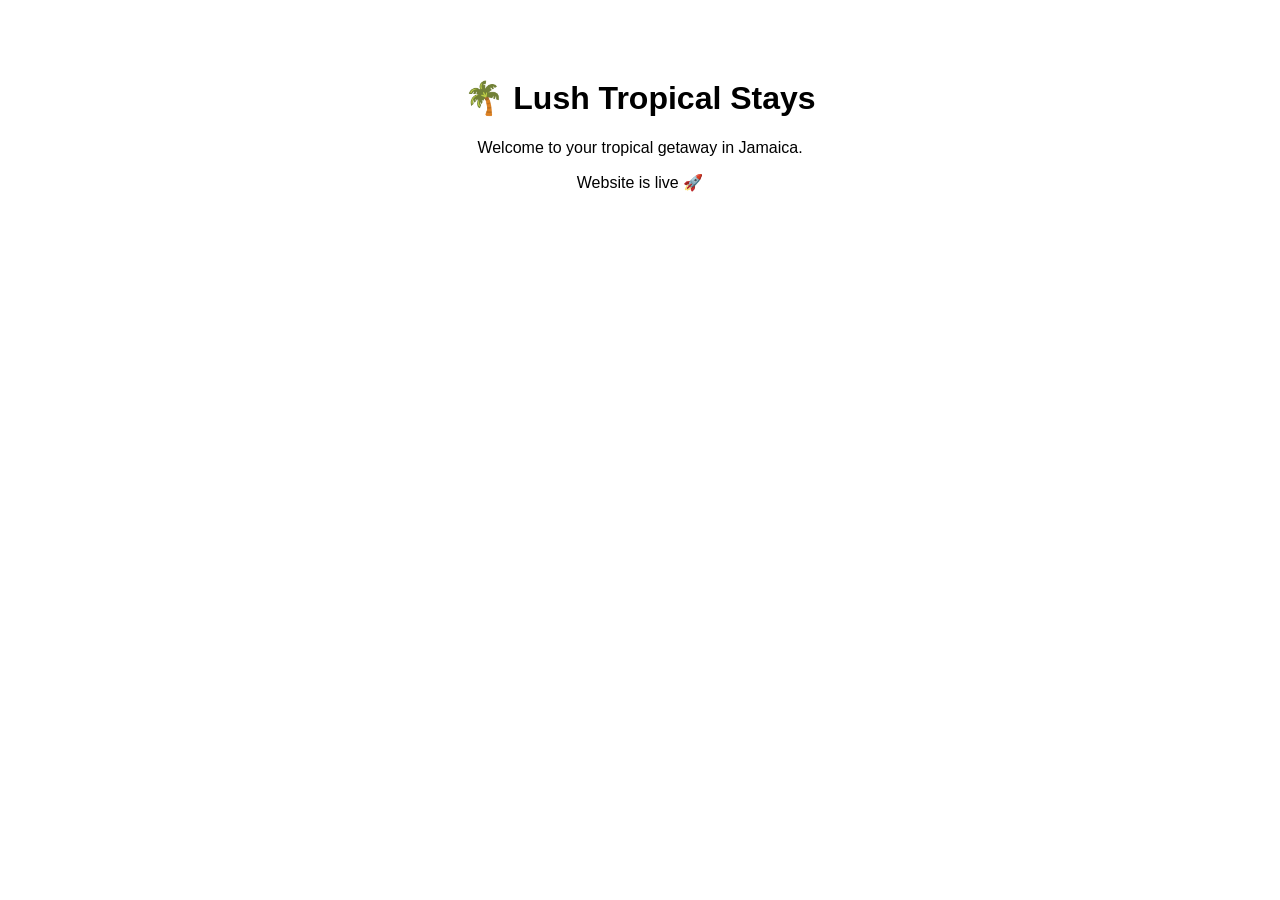
==== index.html @ 7125052b "Create index.html" ====
<!DOCTYPE html>
<html lang="en">
<head>
  <meta charset="UTF-8">
  <meta name="viewport" content="width=device-width, initial-scale=1.0">
  <title>Lush Tropical Stays</title>
</head>

<body style="font-family: Arial; text-align: center; padding: 50px;">

  <h1>🌴 Lush Tropical Stays</h1>

  <p>Welcome to your tropical getaway in Jamaica.</p>

  <p>Website is live 🚀</p>

</body>
</html>
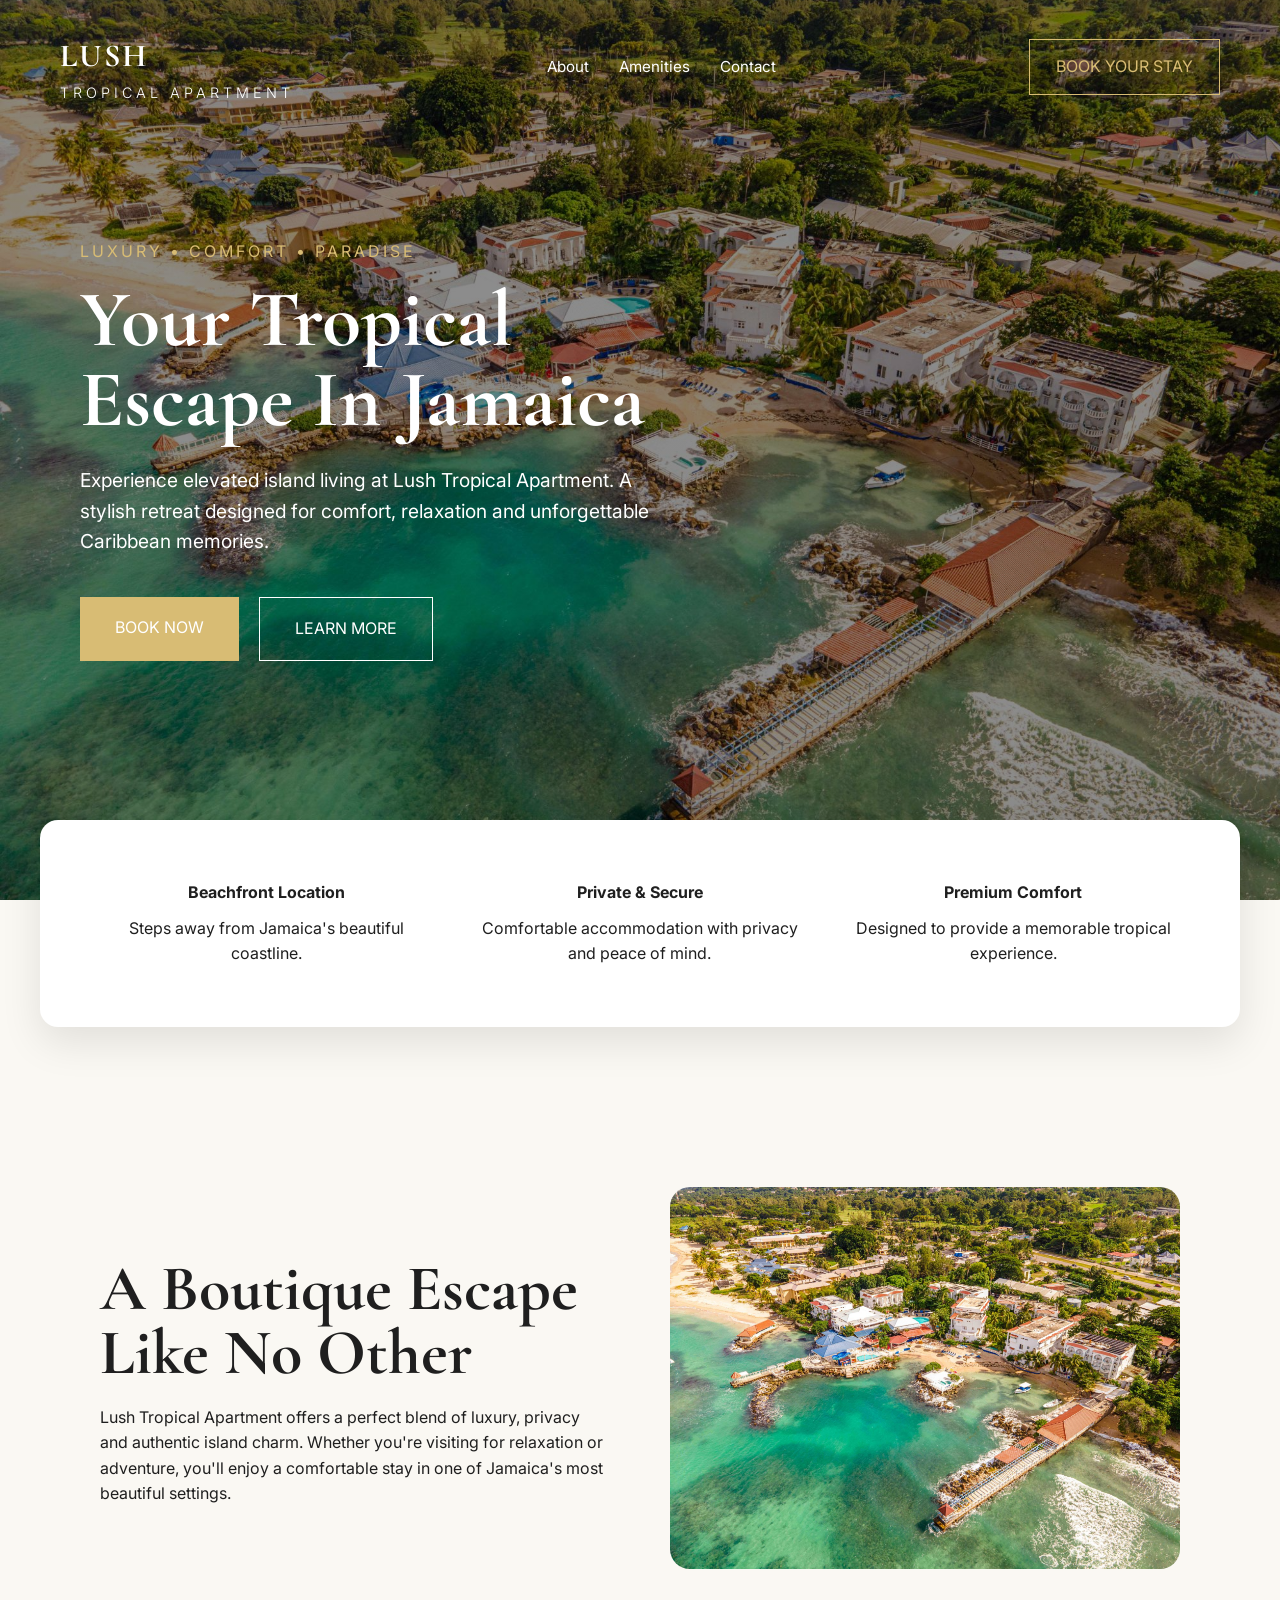
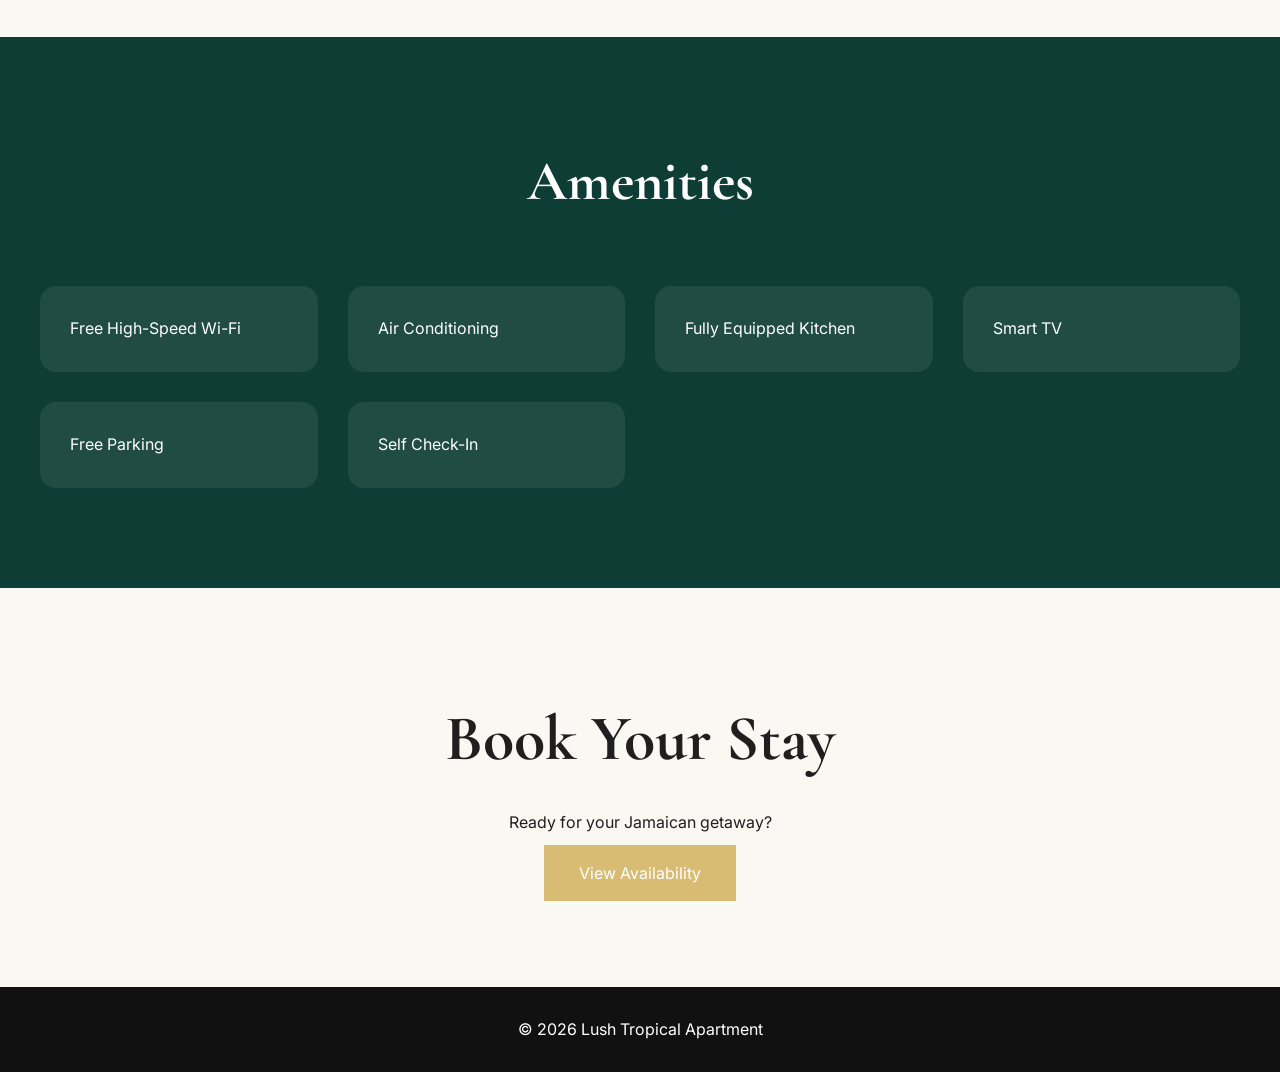
==== commit e9f70c75: "Update index.html" ====
--- a/index.html
+++ b/index.html
@@ -1,18 +1,385 @@
 <!DOCTYPE html>
 <html lang="en">
 <head>
-  <meta charset="UTF-8">
-  <meta name="viewport" content="width=device-width, initial-scale=1.0">
-  <title>Lush Tropical Stays</title>
+<meta charset="UTF-8">
+<meta name="viewport" content="width=device-width, initial-scale=1.0">
+
+<title>Lush Tropical Apartment | Jamaica</title>
+
+<link href="https://fonts.googleapis.com/css2?family=Cormorant+Garamond:wght@400;600;700&family=Inter:wght@300;400;500;600&display=swap" rel="stylesheet">
+
+<style>
+
+*{
+margin:0;
+padding:0;
+box-sizing:border-box;
+}
+
+body{
+font-family:'Inter',sans-serif;
+background:#faf8f3;
+color:#1f1f1f;
+line-height:1.6;
+}
+
+html{
+scroll-behavior:smooth;
+}
+
+nav{
+position:absolute;
+top:0;
+left:0;
+width:100%;
+padding:30px 60px;
+display:flex;
+justify-content:space-between;
+align-items:center;
+z-index:100;
+}
+
+.logo{
+font-family:'Cormorant Garamond',serif;
+font-size:2rem;
+font-weight:700;
+color:white;
+letter-spacing:2px;
+}
+
+.logo span{
+display:block;
+font-size:0.9rem;
+letter-spacing:4px;
+font-family:'Inter',sans-serif;
+font-weight:300;
+}
+
+.menu{
+display:flex;
+gap:30px;
+}
+
+.menu a{
+color:white;
+text-decoration:none;
+font-size:0.95rem;
+}
+
+.book-btn{
+border:1px solid #d8bc74;
+padding:14px 26px;
+color:#d8bc74;
+text-decoration:none;
+}
+
+.hero{
+height:100vh;
+background:
+linear-gradient(rgba(0,0,0,.45),rgba(0,0,0,.45)),
+url('hero.jpg');
+background-size:cover;
+background-position:center;
+display:flex;
+align-items:center;
+}
+
+.hero-content{
+max-width:700px;
+padding-left:80px;
+color:white;
+}
+
+.tag{
+color:#d8bc74;
+letter-spacing:3px;
+margin-bottom:15px;
+}
+
+.hero h1{
+font-family:'Cormorant Garamond',serif;
+font-size:5rem;
+line-height:1;
+margin-bottom:25px;
+}
+
+.hero p{
+font-size:1.2rem;
+max-width:600px;
+margin-bottom:40px;
+}
+
+.hero-buttons{
+display:flex;
+gap:20px;
+flex-wrap:wrap;
+}
+
+.primary-btn{
+background:#d8bc74;
+color:white;
+padding:18px 35px;
+text-decoration:none;
+}
+
+.secondary-btn{
+border:1px solid white;
+color:white;
+padding:18px 35px;
+text-decoration:none;
+}
+
+.features{
+max-width:1200px;
+margin:-80px auto 100px;
+background:white;
+border-radius:18px;
+box-shadow:0 15px 40px rgba(0,0,0,.1);
+display:grid;
+grid-template-columns:repeat(3,1fr);
+padding:40px;
+position:relative;
+z-index:20;
+}
+
+.feature{
+text-align:center;
+padding:20px;
+}
+
+.feature h3{
+margin-bottom:10px;
+font-size:1rem;
+}
+
+.about{
+max-width:1200px;
+margin:auto;
+padding:60px;
+display:grid;
+grid-template-columns:1fr 1fr;
+gap:60px;
+align-items:center;
+}
+
+.about h2{
+font-family:'Cormorant Garamond',serif;
+font-size:4rem;
+line-height:1;
+margin-bottom:20px;
+}
+
+.about img{
+width:100%;
+border-radius:20px;
+}
+
+.amenities{
+background:#0d3d34;
+color:white;
+padding:100px 40px;
+}
+
+.amenities h2{
+text-align:center;
+font-family:'Cormorant Garamond',serif;
+font-size:3.5rem;
+margin-bottom:60px;
+}
+
+.amenity-grid{
+max-width:1200px;
+margin:auto;
+display:grid;
+grid-template-columns:repeat(auto-fit,minmax(250px,1fr));
+gap:30px;
+}
+
+.card{
+background:rgba(255,255,255,.08);
+padding:30px;
+border-radius:16px;
+}
+
+.contact{
+padding:100px 40px;
+text-align:center;
+}
+
+.contact h2{
+font-family:'Cormorant Garamond',serif;
+font-size:4rem;
+margin-bottom:20px;
+}
+
+footer{
+background:#111;
+color:white;
+text-align:center;
+padding:30px;
+}
+
+@media(max-width:900px){
+
+nav{
+padding:20px;
+}
+
+.menu{
+display:none;
+}
+
+.hero-content{
+padding:30px;
+}
+
+.hero h1{
+font-size:3rem;
+}
+
+.features{
+grid-template-columns:1fr;
+margin:30px;
+}
+
+.about{
+grid-template-columns:1fr;
+padding:30px;
+}
+
+}
+
+</style>
 </head>
 
-<body style="font-family: Arial; text-align: center; padding: 50px;">
-
-  <h1>🌴 Lush Tropical Stays</h1>
-
-  <p>Welcome to your tropical getaway in Jamaica.</p>
-
-  <p>Website is live 🚀</p>
+<body>
+
+<nav>
+
+<div class="logo">
+LUSH
+<span>TROPICAL APARTMENT</span>
+</div>
+
+<div class="menu">
+<a href="#about">About</a>
+<a href="#amenities">Amenities</a>
+<a href="#contact">Contact</a>
+</div>
+
+<a href="https://www.airbnb.com" class="book-btn">
+BOOK YOUR STAY
+</a>
+
+</nav>
+
+<section class="hero">
+
+<div class="hero-content">
+
+<div class="tag">
+LUXURY • COMFORT • PARADISE
+</div>
+
+<h1>Your Tropical Escape In Jamaica</h1>
+
+<p>
+Experience elevated island living at Lush Tropical Apartment.
+A stylish retreat designed for comfort, relaxation and unforgettable Caribbean memories.
+</p>
+
+<div class="hero-buttons">
+
+<a href="https://www.airbnb.com" class="primary-btn">
+BOOK NOW
+</a>
+
+<a href="#about" class="secondary-btn">
+LEARN MORE
+</a>
+
+</div>
+
+</div>
+
+</section>
+
+<section class="features">
+
+<div class="feature">
+<h3>Beachfront Location</h3>
+<p>Steps away from Jamaica's beautiful coastline.</p>
+</div>
+
+<div class="feature">
+<h3>Private & Secure</h3>
+<p>Comfortable accommodation with privacy and peace of mind.</p>
+</div>
+
+<div class="feature">
+<h3>Premium Comfort</h3>
+<p>Designed to provide a memorable tropical experience.</p>
+</div>
+
+</section>
+
+<section class="about" id="about">
+
+<div>
+
+<h2>A Boutique Escape Like No Other</h2>
+
+<p>
+Lush Tropical Apartment offers a perfect blend of luxury,
+privacy and authentic island charm. Whether you're visiting
+for relaxation or adventure, you'll enjoy a comfortable stay
+in one of Jamaica's most beautiful settings.
+</p>
+
+</div>
+
+<div>
+<img src="hero.jpg">
+</div>
+
+</section>
+
+<section class="amenities" id="amenities">
+
+<h2>Amenities</h2>
+
+<div class="amenity-grid">
+
+<div class="card">Free High-Speed Wi-Fi</div>
+<div class="card">Air Conditioning</div>
+<div class="card">Fully Equipped Kitchen</div>
+<div class="card">Smart TV</div>
+<div class="card">Free Parking</div>
+<div class="card">Self Check-In</div>
+
+</div>
+
+</section>
+
+<section class="contact" id="contact">
+
+<h2>Book Your Stay</h2>
+
+<p>
+Ready for your Jamaican getaway?
+</p>
+
+<br>
+
+<a href="https://www.airbnb.com" class="primary-btn">
+View Availability
+</a>
+
+</section>
+
+<footer>
+© 2026 Lush Tropical Apartment
+</footer>
 
 </body>
 </html>
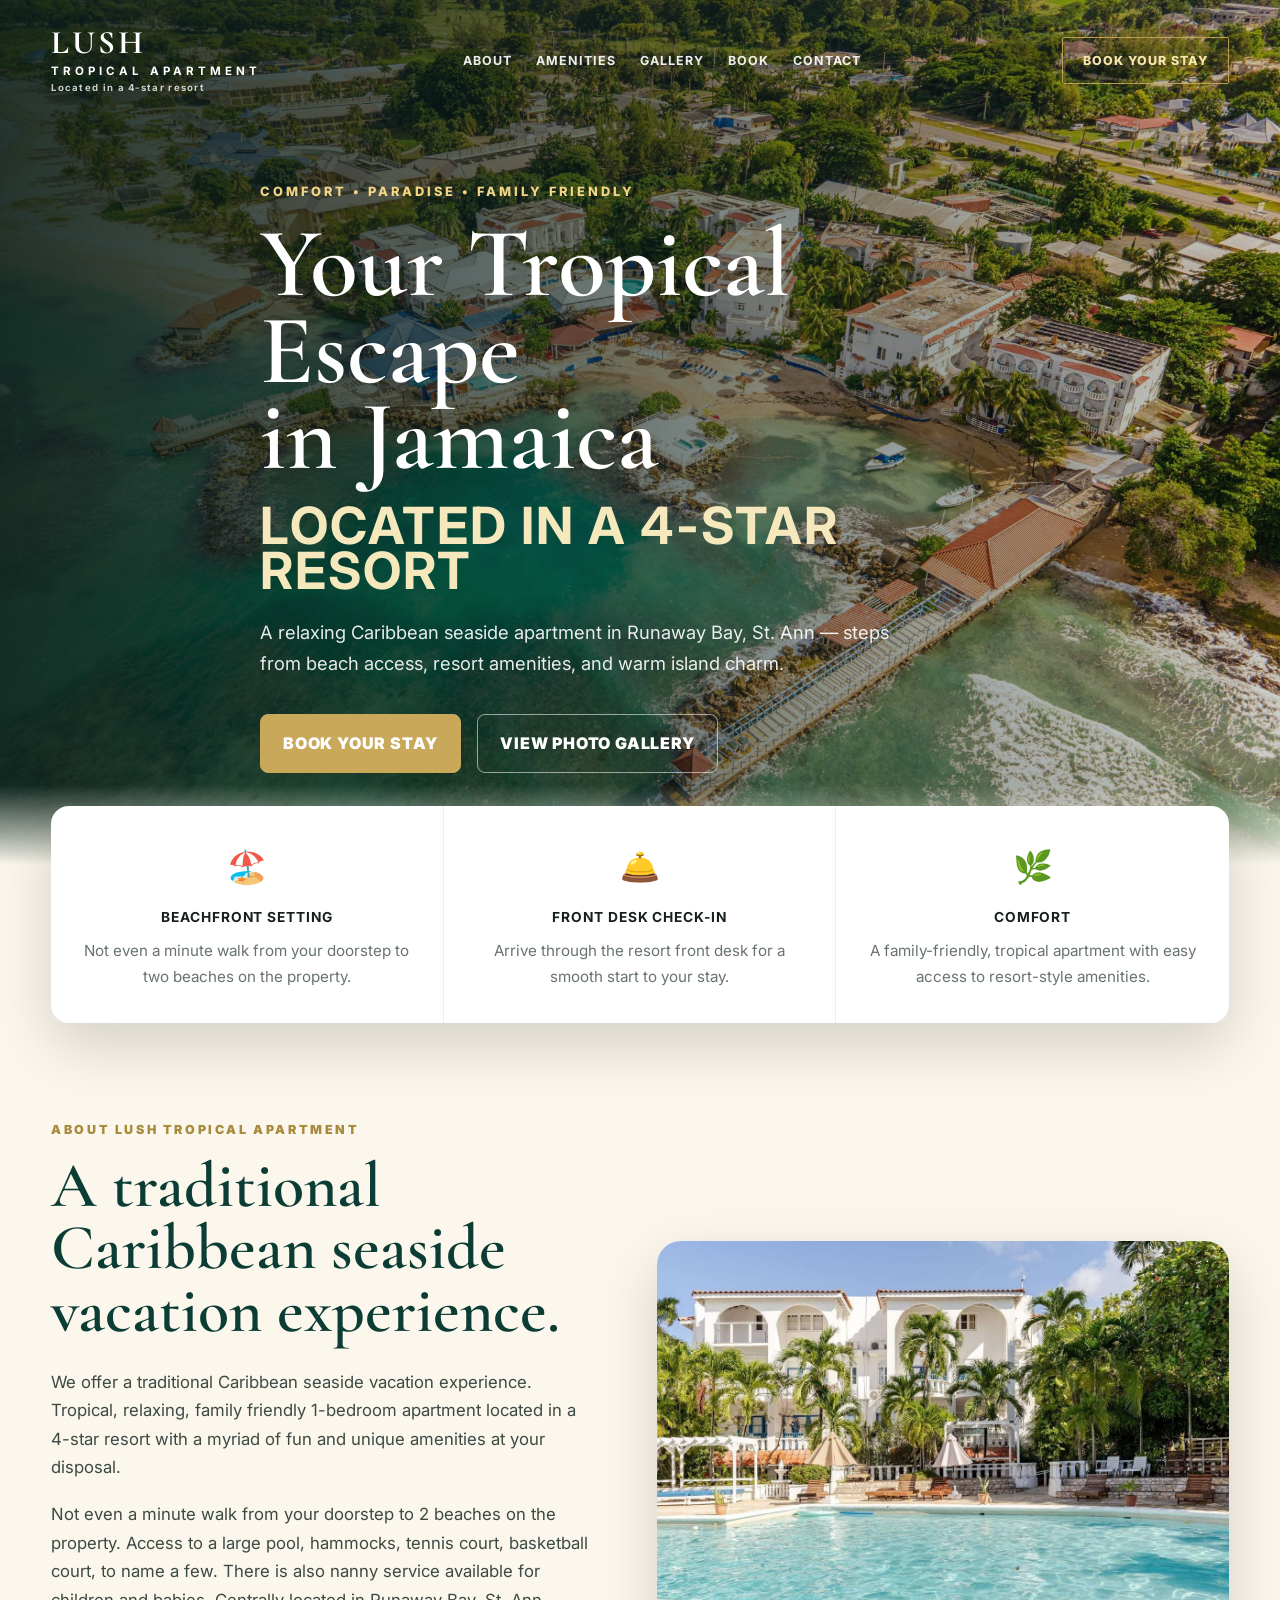
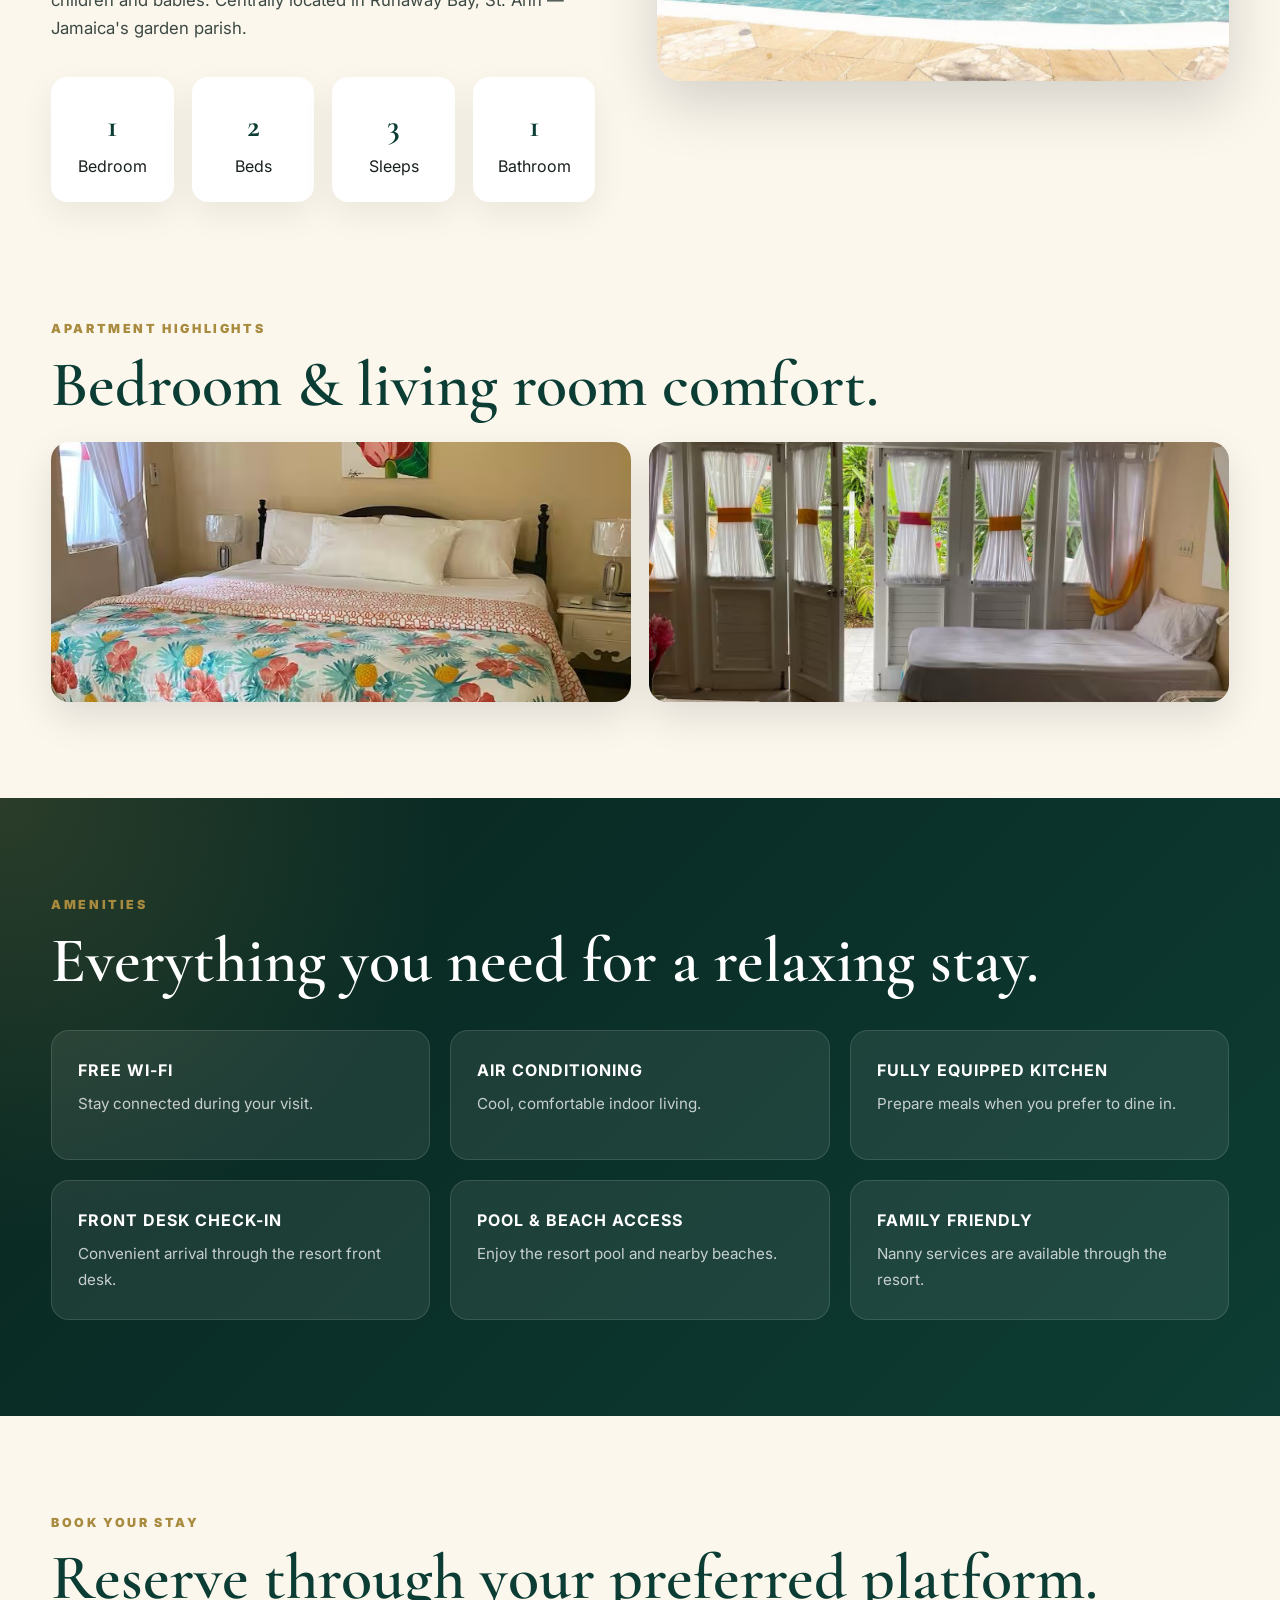
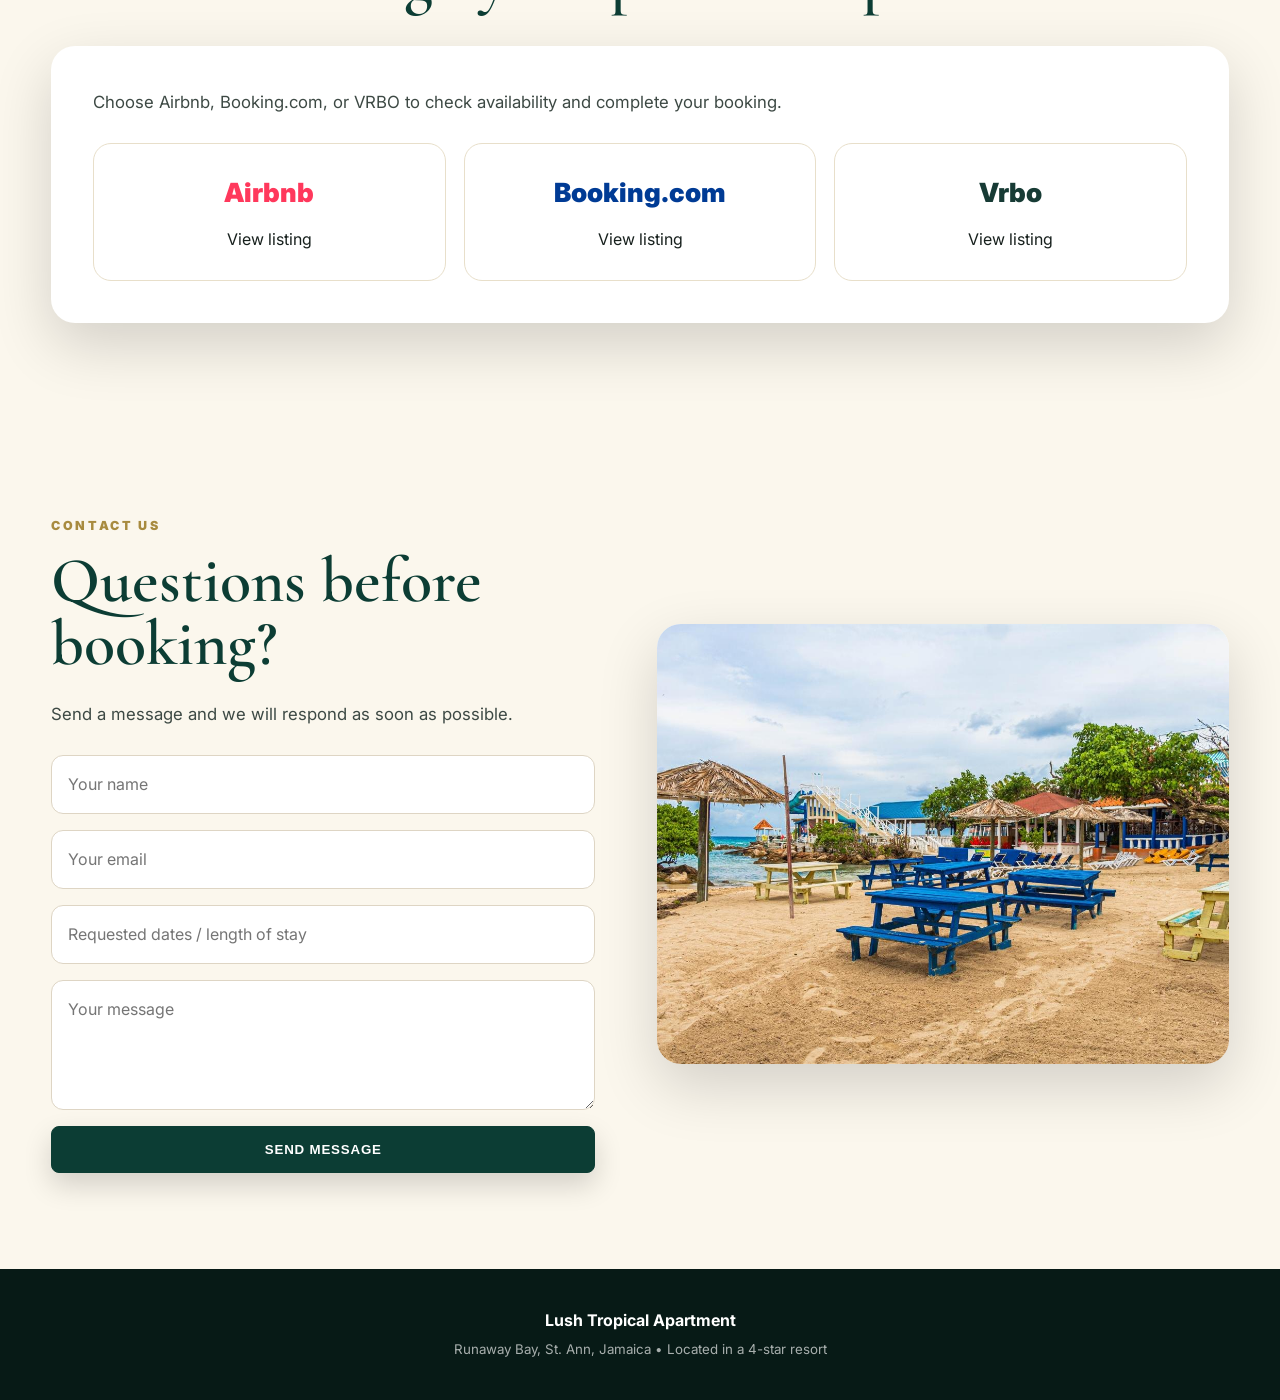
==== commit 536dae70: "Add files via upload" ====
--- a/index.html
+++ b/index.html
@@ -1,385 +1,132 @@
 <!DOCTYPE html>
 <html lang="en">
 <head>
-<meta charset="UTF-8">
-<meta name="viewport" content="width=device-width, initial-scale=1.0">
+  <meta charset="UTF-8" />
+  <meta name="viewport" content="width=device-width, initial-scale=1.0" />
+  <title>Lush Tropical Apartment | Runaway Bay, Jamaica</title>
+  <meta name="description" content="Lush Tropical Apartment located in a 4-star resort in Runaway Bay, St. Ann, Jamaica." />
+  <link rel="preconnect" href="https://fonts.googleapis.com">
+  <link rel="preconnect" href="https://fonts.gstatic.com" crossorigin>
+  <link href="https://fonts.googleapis.com/css2?family=Cormorant+Garamond:wght@500;600;700&family=Inter:wght@300;400;600;700;800;900&display=swap" rel="stylesheet">
+  <link rel="stylesheet" href="styles.css" />
+</head>
+<body>
+  <nav class="nav">
+    <div class="container nav-inner">
+      <a class="brand" href="index.html">LUSH<small>TROPICAL APARTMENT</small><span class="subline">Located in a 4-star resort</span></a>
+      <div class="links">
+        <a href="#about">About</a>
+        <a href="#amenities">Amenities</a>
+        <a href="gallery.html">Gallery</a>
+        <a href="#book">Book</a>
+        <a href="#contact">Contact</a>
+      </div>
+      <a class="outline-btn" href="#book">Book Your Stay</a>
+    </div>
+  </nav>
 
-<title>Lush Tropical Apartment | Jamaica</title>
+  <header class="hero">
+    <div class="container hero-content">
+      <div class="eyebrow">Comfort • Paradise • Family Friendly</div>
+      <h1>Your Tropical Escape <br>in Jamaica <span>Located in a 4-star resort</span></h1>
+      <p>A relaxing Caribbean seaside apartment in Runaway Bay, St. Ann — steps from beach access, resort amenities, and warm island charm.</p>
+      <div class="cta-row">
+        <a class="btn" href="#book">Book Your Stay</a>
+        <a class="btn secondary" href="gallery.html">View Photo Gallery</a>
+      </div>
+    </div>
+  </header>
 
-<link href="https://fonts.googleapis.com/css2?family=Cormorant+Garamond:wght@400;600;700&family=Inter:wght@300;400;500;600&display=swap" rel="stylesheet">
+  <section class="feature-strip">
+    <div class="container features">
+      <div class="feature"><div class="icon">🏖️</div><h3>Beachfront Setting</h3><p>Not even a minute walk from your doorstep to two beaches on the property.</p></div>
+      <div class="feature"><div class="icon">🛎️</div><h3>Front Desk Check-In</h3><p>Arrive through the resort front desk for a smooth start to your stay.</p></div>
+      <div class="feature"><div class="icon">🌿</div><h3>Comfort</h3><p>A family-friendly, tropical apartment with easy access to resort-style amenities.</p></div>
+    </div>
+  </section>
 
-<style>
+  <section class="section" id="about">
+    <div class="container split">
+      <div>
+        <div class="section-label">About Lush Tropical Apartment</div>
+        <h2>A traditional Caribbean seaside vacation experience.</h2>
+        <p>We offer a traditional Caribbean seaside vacation experience. Tropical, relaxing, family friendly 1-bedroom apartment located in a 4-star resort with a myriad of fun and unique amenities at your disposal.</p>
+        <p style="margin-top:18px">Not even a minute walk from your doorstep to 2 beaches on the property. Access to a large pool, hammocks, tennis court, basketball court, to name a few. There is also nanny service available for children and babies. Centrally located in Runaway Bay, St. Ann — Jamaica's garden parish.</p>
+        <div class="stats">
+          <div class="stat"><b>1</b>Bedroom</div>
+          <div class="stat"><b>2</b>Beds</div>
+          <div class="stat"><b>3</b>Sleeps</div>
+          <div class="stat"><b>1</b>Bathroom</div>
+        </div>
+      </div>
+      <div class="photo-card"><img src="assets/pool-resort.jpg" alt="Pool and resort grounds at Lush Tropical Apartment"></div>
+    </div>
+  </section>
 
-*{
-margin:0;
-padding:0;
-box-sizing:border-box;
-}
+  <section class="section" style="padding-top:20px">
+    <div class="container">
+      <div class="section-label">Apartment Highlights</div>
+      <h2>Bedroom & living room comfort.</h2>
+      <div class="mini-gallery">
+        <img src="assets/bedroom-king.jpg" alt="Bedroom with king bed">
+        <img src="assets/living-room-sofa-bed.jpg" alt="Living room with sofa bed">
+      </div>
+    </div>
+  </section>
 
-body{
-font-family:'Inter',sans-serif;
-background:#faf8f3;
-color:#1f1f1f;
-line-height:1.6;
-}
+  <section class="section dark-section" id="amenities">
+    <div class="container">
+      <div class="section-label">Amenities</div>
+      <h2>Everything you need for a relaxing stay.</h2>
+      <div class="amenity-grid">
+        <div class="amenity"><h3>Free Wi-Fi</h3><p>Stay connected during your visit.</p></div>
+        <div class="amenity"><h3>Air Conditioning</h3><p>Cool, comfortable indoor living.</p></div>
+        <div class="amenity"><h3>Fully Equipped Kitchen</h3><p>Prepare meals when you prefer to dine in.</p></div>
+        <div class="amenity"><h3>Front Desk Check-In</h3><p>Convenient arrival through the resort front desk.</p></div>
+        <div class="amenity"><h3>Pool & Beach Access</h3><p>Enjoy the resort pool and nearby beaches.</p></div>
+        <div class="amenity"><h3>Family Friendly</h3><p>Nanny services are available through the resort.</p></div>
+      </div>
+    </div>
+  </section>
 
-html{
-scroll-behavior:smooth;
-}
+  <section class="section" id="book">
+    <div class="container">
+      <div class="section-label">Book Your Stay</div>
+      <h2>Reserve through your preferred platform.</h2>
+      <div class="booking">
+        <p>Choose Airbnb, Booking.com, or VRBO to check availability and complete your booking.</p>
+        <div class="booking-grid">
+          <a class="booking-card" href="https://www.airbnb.com/rooms/662546660079384042" target="_blank" rel="noopener"><div class="logo-text airbnb">Airbnb</div><span>View listing</span></a>
+          <a class="booking-card" href="https://www.booking.com/hotel/jm/lush-tropical-apartment-located-in-a-4-star-resort" target="_blank" rel="noopener"><div class="logo-text bookingcom">Booking.com</div><span>View listing</span></a>
+          <a class="booking-card" href="https://www.vrbo.com/3033255?unitId=3605299" target="_blank" rel="noopener"><div class="logo-text vrbo">Vrbo</div><span>View listing</span></a>
+        </div>
+      </div>
+    </div>
+  </section>
 
-nav{
-position:absolute;
-top:0;
-left:0;
-width:100%;
-padding:30px 60px;
-display:flex;
-justify-content:space-between;
-align-items:center;
-z-index:100;
-}
+  <section class="section" id="contact">
+    <div class="container split">
+      <div>
+        <div class="section-label">Contact Us</div>
+        <h2>Questions before booking?</h2>
+        <p>Send a message and we will respond as soon as possible.</p>
+        <form class="contact-form" action="https://formsubmit.co/lushtropicalapartment@gmail.com" method="POST">
+          <input type="hidden" name="_subject" value="New inquiry from Lush Tropical Apartment website">
+          <input type="hidden" name="_captcha" value="false">
+          <input type="text" name="name" placeholder="Your name" required>
+          <input type="email" name="email" placeholder="Your email" required>
+          <input type="text" name="dates" placeholder="Requested dates / length of stay">
+          <textarea name="message" placeholder="Your message" required></textarea>
+          <button class="btn dark" type="submit">Send Message</button>
+        </form>
+      </div>
+      <div class="photo-card"><img src="assets/main-beach.jpg" alt="Beach at the resort"></div>
+    </div>
+  </section>
 
-.logo{
-font-family:'Cormorant Garamond',serif;
-font-size:2rem;
-font-weight:700;
-color:white;
-letter-spacing:2px;
-}
-
-.logo span{
-display:block;
-font-size:0.9rem;
-letter-spacing:4px;
-font-family:'Inter',sans-serif;
-font-weight:300;
-}
-
-.menu{
-display:flex;
-gap:30px;
-}
-
-.menu a{
-color:white;
-text-decoration:none;
-font-size:0.95rem;
-}
-
-.book-btn{
-border:1px solid #d8bc74;
-padding:14px 26px;
-color:#d8bc74;
-text-decoration:none;
-}
-
-.hero{
-height:100vh;
-background:
-linear-gradient(rgba(0,0,0,.45),rgba(0,0,0,.45)),
-url('hero.jpg');
-background-size:cover;
-background-position:center;
-display:flex;
-align-items:center;
-}
-
-.hero-content{
-max-width:700px;
-padding-left:80px;
-color:white;
-}
-
-.tag{
-color:#d8bc74;
-letter-spacing:3px;
-margin-bottom:15px;
-}
-
-.hero h1{
-font-family:'Cormorant Garamond',serif;
-font-size:5rem;
-line-height:1;
-margin-bottom:25px;
-}
-
-.hero p{
-font-size:1.2rem;
-max-width:600px;
-margin-bottom:40px;
-}
-
-.hero-buttons{
-display:flex;
-gap:20px;
-flex-wrap:wrap;
-}
-
-.primary-btn{
-background:#d8bc74;
-color:white;
-padding:18px 35px;
-text-decoration:none;
-}
-
-.secondary-btn{
-border:1px solid white;
-color:white;
-padding:18px 35px;
-text-decoration:none;
-}
-
-.features{
-max-width:1200px;
-margin:-80px auto 100px;
-background:white;
-border-radius:18px;
-box-shadow:0 15px 40px rgba(0,0,0,.1);
-display:grid;
-grid-template-columns:repeat(3,1fr);
-padding:40px;
-position:relative;
-z-index:20;
-}
-
-.feature{
-text-align:center;
-padding:20px;
-}
-
-.feature h3{
-margin-bottom:10px;
-font-size:1rem;
-}
-
-.about{
-max-width:1200px;
-margin:auto;
-padding:60px;
-display:grid;
-grid-template-columns:1fr 1fr;
-gap:60px;
-align-items:center;
-}
-
-.about h2{
-font-family:'Cormorant Garamond',serif;
-font-size:4rem;
-line-height:1;
-margin-bottom:20px;
-}
-
-.about img{
-width:100%;
-border-radius:20px;
-}
-
-.amenities{
-background:#0d3d34;
-color:white;
-padding:100px 40px;
-}
-
-.amenities h2{
-text-align:center;
-font-family:'Cormorant Garamond',serif;
-font-size:3.5rem;
-margin-bottom:60px;
-}
-
-.amenity-grid{
-max-width:1200px;
-margin:auto;
-display:grid;
-grid-template-columns:repeat(auto-fit,minmax(250px,1fr));
-gap:30px;
-}
-
-.card{
-background:rgba(255,255,255,.08);
-padding:30px;
-border-radius:16px;
-}
-
-.contact{
-padding:100px 40px;
-text-align:center;
-}
-
-.contact h2{
-font-family:'Cormorant Garamond',serif;
-font-size:4rem;
-margin-bottom:20px;
-}
-
-footer{
-background:#111;
-color:white;
-text-align:center;
-padding:30px;
-}
-
-@media(max-width:900px){
-
-nav{
-padding:20px;
-}
-
-.menu{
-display:none;
-}
-
-.hero-content{
-padding:30px;
-}
-
-.hero h1{
-font-size:3rem;
-}
-
-.features{
-grid-template-columns:1fr;
-margin:30px;
-}
-
-.about{
-grid-template-columns:1fr;
-padding:30px;
-}
-
-}
-
-</style>
-</head>
-
-<body>
-
-<nav>
-
-<div class="logo">
-LUSH
-<span>TROPICAL APARTMENT</span>
-</div>
-
-<div class="menu">
-<a href="#about">About</a>
-<a href="#amenities">Amenities</a>
-<a href="#contact">Contact</a>
-</div>
-
-<a href="https://www.airbnb.com" class="book-btn">
-BOOK YOUR STAY
-</a>
-
-</nav>
-
-<section class="hero">
-
-<div class="hero-content">
-
-<div class="tag">
-LUXURY • COMFORT • PARADISE
-</div>
-
-<h1>Your Tropical Escape In Jamaica</h1>
-
-<p>
-Experience elevated island living at Lush Tropical Apartment.
-A stylish retreat designed for comfort, relaxation and unforgettable Caribbean memories.
-</p>
-
-<div class="hero-buttons">
-
-<a href="https://www.airbnb.com" class="primary-btn">
-BOOK NOW
-</a>
-
-<a href="#about" class="secondary-btn">
-LEARN MORE
-</a>
-
-</div>
-
-</div>
-
-</section>
-
-<section class="features">
-
-<div class="feature">
-<h3>Beachfront Location</h3>
-<p>Steps away from Jamaica's beautiful coastline.</p>
-</div>
-
-<div class="feature">
-<h3>Private & Secure</h3>
-<p>Comfortable accommodation with privacy and peace of mind.</p>
-</div>
-
-<div class="feature">
-<h3>Premium Comfort</h3>
-<p>Designed to provide a memorable tropical experience.</p>
-</div>
-
-</section>
-
-<section class="about" id="about">
-
-<div>
-
-<h2>A Boutique Escape Like No Other</h2>
-
-<p>
-Lush Tropical Apartment offers a perfect blend of luxury,
-privacy and authentic island charm. Whether you're visiting
-for relaxation or adventure, you'll enjoy a comfortable stay
-in one of Jamaica's most beautiful settings.
-</p>
-
-</div>
-
-<div>
-<img src="hero.jpg">
-</div>
-
-</section>
-
-<section class="amenities" id="amenities">
-
-<h2>Amenities</h2>
-
-<div class="amenity-grid">
-
-<div class="card">Free High-Speed Wi-Fi</div>
-<div class="card">Air Conditioning</div>
-<div class="card">Fully Equipped Kitchen</div>
-<div class="card">Smart TV</div>
-<div class="card">Free Parking</div>
-<div class="card">Self Check-In</div>
-
-</div>
-
-</section>
-
-<section class="contact" id="contact">
-
-<h2>Book Your Stay</h2>
-
-<p>
-Ready for your Jamaican getaway?
-</p>
-
-<br>
-
-<a href="https://www.airbnb.com" class="primary-btn">
-View Availability
-</a>
-
-</section>
-
-<footer>
-© 2026 Lush Tropical Apartment
-</footer>
-
+  <footer class="footer">
+    <strong>Lush Tropical Apartment</strong><br>
+    <small>Runaway Bay, St. Ann, Jamaica • Located in a 4-star resort</small>
+  </footer>
 </body>
 </html>
--- a/styles.css
+++ b/styles.css
@@ -0,0 +1,23 @@
+
+:root{
+  --green:#0c3d34;
+  --deep:#08251f;
+  --gold:#c9a85a;
+  --cream:#fbf7ed;
+  --sand:#efe4ce;
+  --text:#17201d;
+  --muted:#68736f;
+  --white:#fff;
+  --shadow:0 22px 60px rgba(0,0,0,.16);
+  --radius:24px;
+}
+*{box-sizing:border-box;margin:0;padding:0}
+html{scroll-behavior:smooth}
+body{font-family:Inter,system-ui,-apple-system,Segoe UI,Arial,sans-serif;background:var(--cream);color:var(--text);line-height:1.7}
+a{color:inherit;text-decoration:none}
+img{max-width:100%;display:block}
+.container{width:min(1180px,92%);margin:auto}
+.nav{position:absolute;inset:0 0 auto 0;z-index:10;padding:28px 0;color:white}
+.nav-inner{display:flex;align-items:center;justify-content:space-between;gap:26px}
+.brand{font-family:'Cormorant Garamond',serif;line-height:.9;letter-spacing:3px;font-size:2.05rem;font-weight:700;text-transform:uppercase}.brand small{display:block;font-family:Inter,sans-serif;font-size:.72rem;letter-spacing:4px;margin-top:8px}.brand .subline{display:block;font-family:Inter,sans-serif;font-size:.6rem;letter-spacing:1.3px;margin-top:8px;color:rgba(255,255,255,.78);text-transform:none}.links{display:flex;align-items:center;gap:24px;text-transform:uppercase;font-size:.78rem;font-weight:700;letter-spacing:1px}.links a{opacity:.92}.links a:hover{color:var(--gold)}.outline-btn{border:1px solid rgba(201,168,90,.9);padding:12px 20px;border-radius:2px;color:#f8e5ad;font-weight:800;text-transform:uppercase;letter-spacing:1px;font-size:.78rem}.hero{min-height:96vh;background:linear-gradient(90deg,rgba(7,26,22,.88) 0%,rgba(7,26,22,.62) 43%,rgba(7,26,22,.20) 100%),url('assets/hero.jpg') center/cover no-repeat;display:flex;align-items:center;color:white;position:relative}.hero:after{content:"";position:absolute;left:0;right:0;bottom:-1px;height:80px;background:linear-gradient(to bottom,rgba(251,247,237,0),var(--cream))}.hero-content{position:relative;z-index:2;width:min(760px,92%);padding-top:90px}.eyebrow{color:#f3d585;text-transform:uppercase;letter-spacing:3px;font-size:.8rem;font-weight:800;margin-bottom:18px}.hero h1{font-family:'Cormorant Garamond',serif;font-size:clamp(3.6rem,7.7vw,7.6rem);line-height:.88;font-weight:600;margin-bottom:24px}.hero h1 span{display:block;font-size:.52em;letter-spacing:2px;text-transform:uppercase;font-family:Inter,sans-serif;font-weight:700;margin-top:22px;color:#f6e8bd}.hero p{font-size:1.15rem;max-width:660px;color:rgba(255,255,255,.9);margin-bottom:34px}.cta-row{display:flex;gap:16px;flex-wrap:wrap}.btn{display:inline-flex;align-items:center;justify-content:center;gap:10px;background:var(--gold);color:white;font-weight:900;letter-spacing:.8px;text-transform:uppercase;border-radius:8px;padding:15px 22px;border:1px solid var(--gold);box-shadow:0 12px 28px rgba(0,0,0,.16);cursor:pointer}.btn.secondary{background:transparent;border-color:rgba(255,255,255,.55);box-shadow:none}.btn.dark{background:var(--green);border-color:var(--green)}.feature-strip{position:relative;z-index:3;margin-top:-58px}.features{background:white;border-radius:18px;box-shadow:var(--shadow);display:grid;grid-template-columns:repeat(3,1fr);overflow:hidden}.feature{padding:34px 24px;text-align:center;border-right:1px solid #eee}.feature:last-child{border-right:0}.icon{font-size:2rem;margin-bottom:12px;color:var(--gold)}.feature h3{text-transform:uppercase;letter-spacing:.9px;font-size:.86rem;margin-bottom:8px}.feature p{color:var(--muted);font-size:.95rem}.section{padding:96px 0}.split{display:grid;grid-template-columns:1fr 1.05fr;gap:62px;align-items:center}.section-label{font-size:.78rem;text-transform:uppercase;letter-spacing:2.6px;color:#a88b3f;font-weight:900;margin-bottom:14px}.section h2{font-family:'Cormorant Garamond',serif;font-size:clamp(2.8rem,5vw,4.7rem);line-height:.98;font-weight:600;margin-bottom:25px;color:var(--green)}.section p{font-size:1.05rem;color:#3d4944}.photo-card{border-radius:var(--radius);overflow:hidden;box-shadow:var(--shadow);background:white}.photo-card img{width:100%;height:440px;object-fit:cover}.mini-gallery{display:grid;grid-template-columns:1fr 1fr;gap:18px;margin-top:26px}.mini-gallery img{height:260px;width:100%;object-fit:cover;border-radius:18px;box-shadow:0 16px 38px rgba(0,0,0,.11)}.stats{display:grid;grid-template-columns:repeat(4,1fr);gap:18px;margin-top:34px}.stat{background:white;border-radius:16px;padding:22px;text-align:center;box-shadow:0 12px 34px rgba(0,0,0,.07)}.stat b{display:block;font-family:'Cormorant Garamond',serif;color:var(--green);font-size:2rem}.dark-section{background:radial-gradient(circle at top left,rgba(201,168,90,.18),transparent 32%),linear-gradient(135deg,#08251f,#0d3d34);color:white}.dark-section h2,.dark-section p{color:white}.amenity-grid{display:grid;grid-template-columns:repeat(3,1fr);gap:20px;margin-top:38px}.amenity{background:rgba(255,255,255,.08);border:1px solid rgba(255,255,255,.12);border-radius:18px;padding:26px;min-height:130px}.amenity h3{font-size:1rem;text-transform:uppercase;letter-spacing:1px;margin-bottom:7px}.amenity p{font-size:.95rem;color:rgba(255,255,255,.75)}.booking{background:white;border-radius:var(--radius);box-shadow:var(--shadow);padding:42px;margin-top:36px}.booking-grid{display:grid;grid-template-columns:repeat(3,1fr);gap:18px;margin-top:26px}.booking-card{border:1px solid #e8dfca;border-radius:18px;padding:26px;text-align:center;transition:.2s ease}.booking-card:hover{transform:translateY(-4px);box-shadow:0 16px 40px rgba(0,0,0,.08)}.logo-text{font-weight:900;font-size:1.65rem;margin-bottom:12px}.airbnb{color:#ff385c}.bookingcom{color:#003b95}.vrbo{color:#173b35}.contact-form{display:grid;gap:16px;margin-top:26px}.contact-form input,.contact-form textarea{width:100%;padding:15px 16px;border:1px solid #ded5c4;border-radius:12px;font:inherit;background:#fff}.contact-form textarea{min-height:130px;resize:vertical}.gallery-hero{min-height:62vh;background:linear-gradient(rgba(7,26,22,.58),rgba(7,26,22,.58)),url('assets/aerial-resort.jpg') center/cover no-repeat;display:flex;align-items:center;color:white;text-align:center}.gallery-hero h1{font-family:'Cormorant Garamond',serif;font-size:clamp(3.5rem,8vw,6rem);line-height:.9}.gallery-section{padding:70px 0}.gallery-section h2{font-family:'Cormorant Garamond',serif;font-size:3.4rem;color:var(--green);margin-bottom:20px}.gallery-grid{display:grid;grid-template-columns:repeat(3,1fr);gap:18px}.gallery-item{position:relative;border-radius:18px;overflow:hidden;box-shadow:0 14px 38px rgba(0,0,0,.1);background:white}.gallery-item img{width:100%;height:285px;object-fit:cover;transition:transform .35s ease}.gallery-item:hover img{transform:scale(1.05)}.caption{position:absolute;inset:auto 0 0 0;background:linear-gradient(transparent,rgba(0,0,0,.72));color:white;padding:45px 16px 16px;font-weight:700}.footer{background:#071a16;color:white;text-align:center;padding:38px 20px}.footer small{color:rgba(255,255,255,.65)}
+@media(max-width:900px){.nav{position:absolute;padding:18px 0}.links{display:none}.brand{font-size:1.55rem}.hero{min-height:88vh}.features,.split,.stats,.amenity-grid,.booking-grid,.gallery-grid{grid-template-columns:1fr}.feature{border-right:0;border-bottom:1px solid #eee}.section{padding:70px 0}.photo-card img{height:330px}.mini-gallery{grid-template-columns:1fr}.gallery-item img{height:245px}}
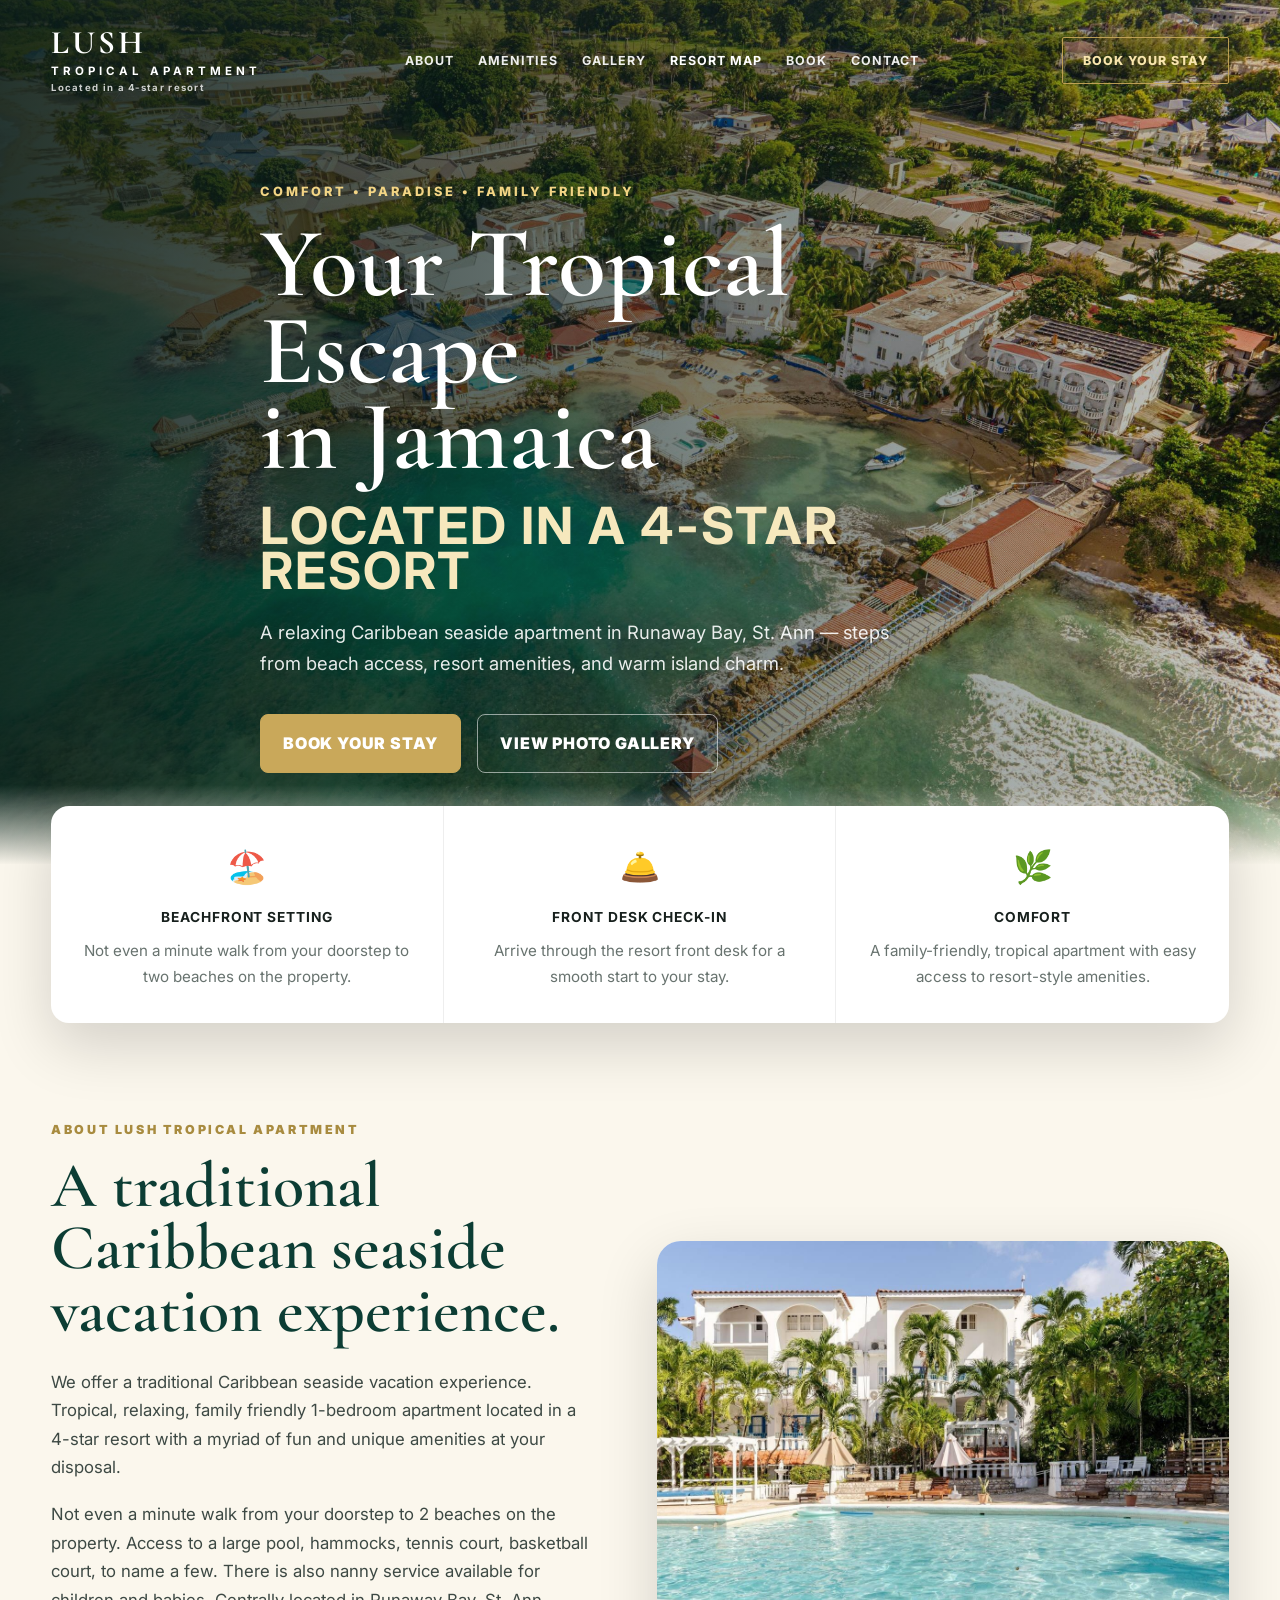
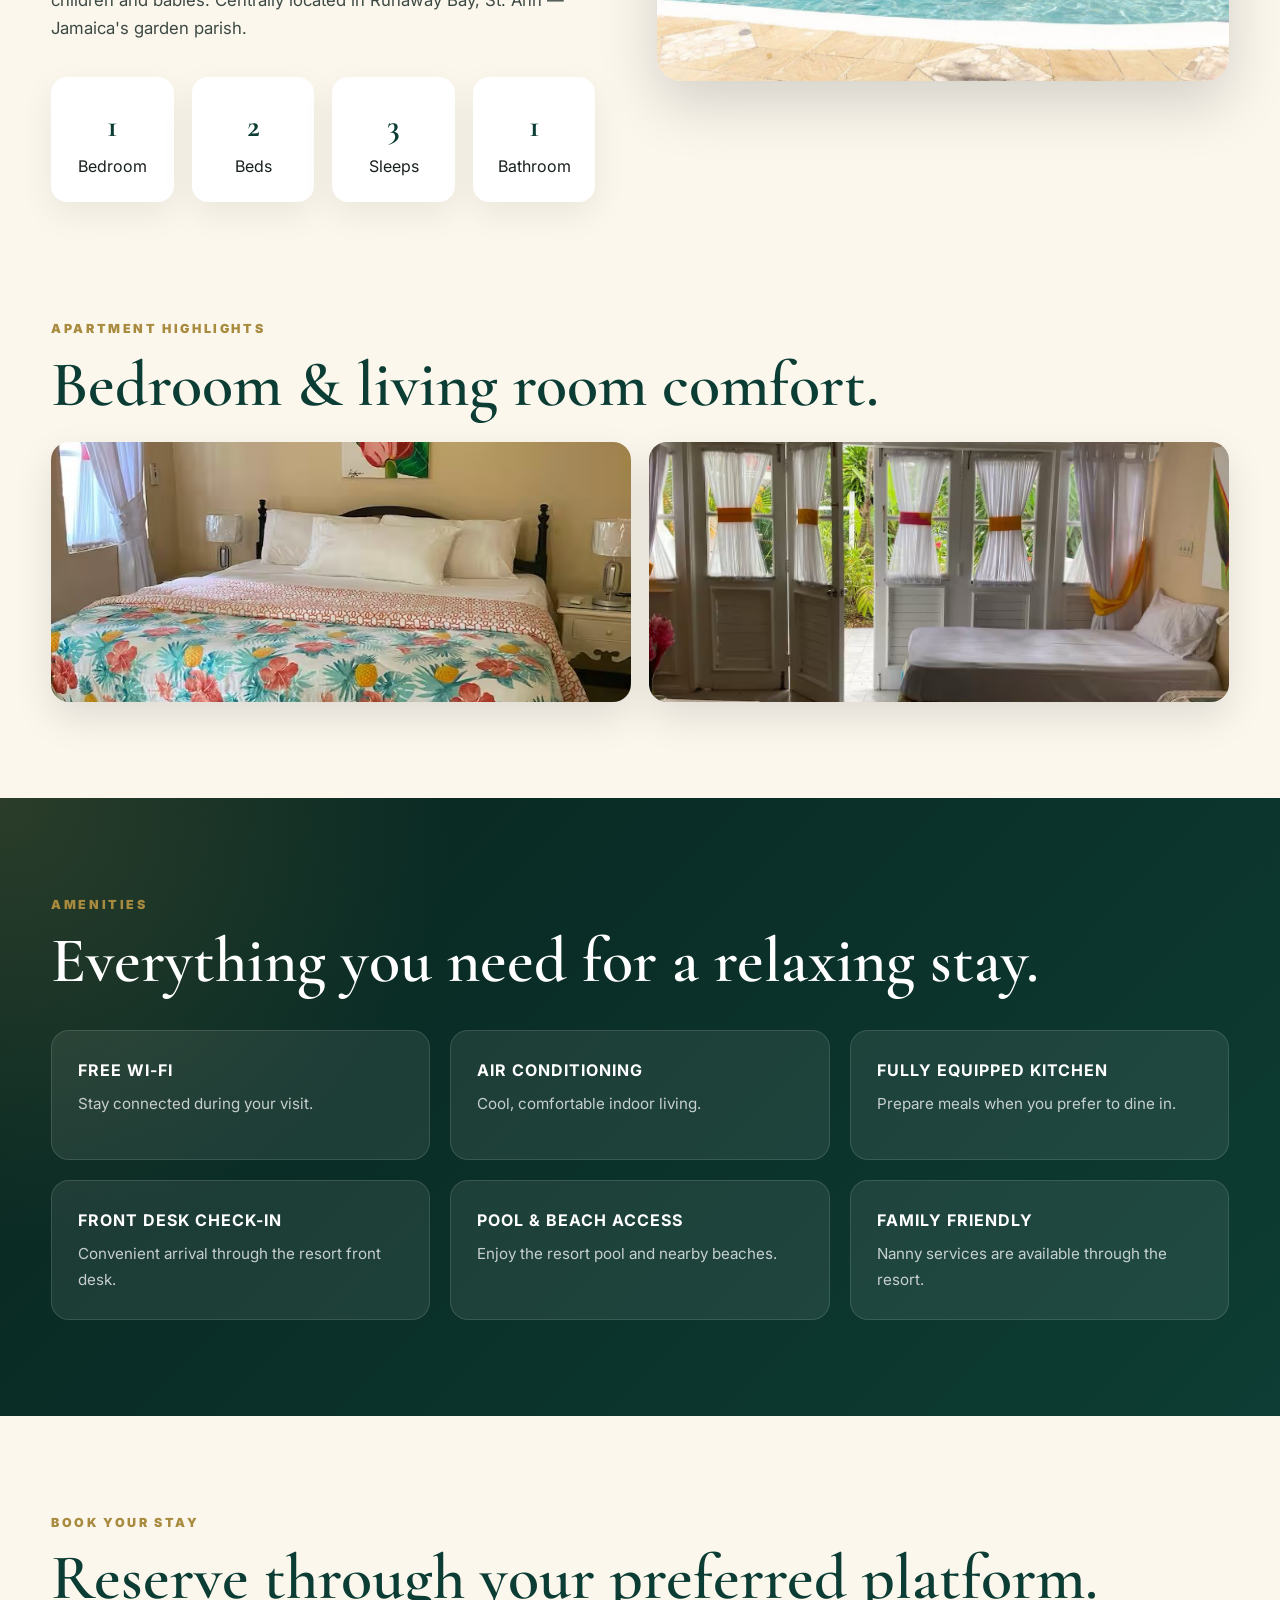
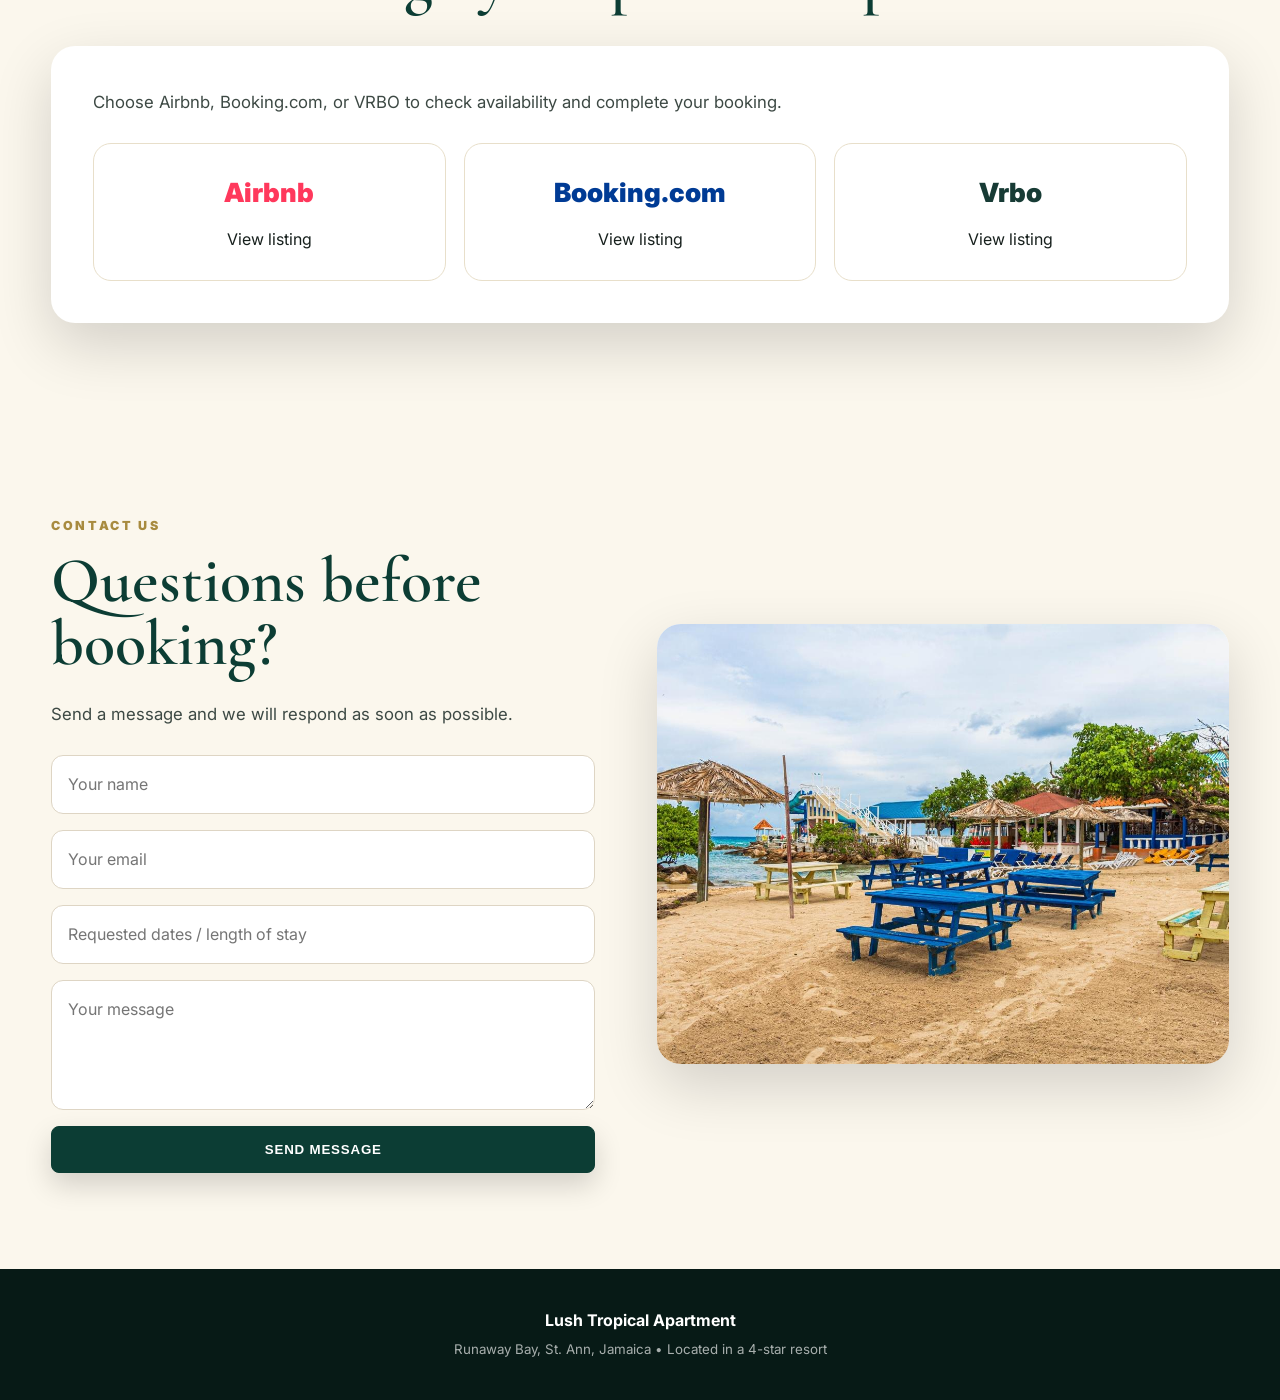
==== commit 281ffaca: "Update index.html" ====
--- a/index.html
+++ b/index.html
@@ -17,7 +17,8 @@
       <div class="links">
         <a href="#about">About</a>
         <a href="#amenities">Amenities</a>
-        <a href="gallery.html">Gallery</a>
+        <a href="gallery.html">Gallery</a
+        <a href="resort-map.html">Resort Map</a>
         <a href="#book">Book</a>
         <a href="#contact">Contact</a>
       </div>
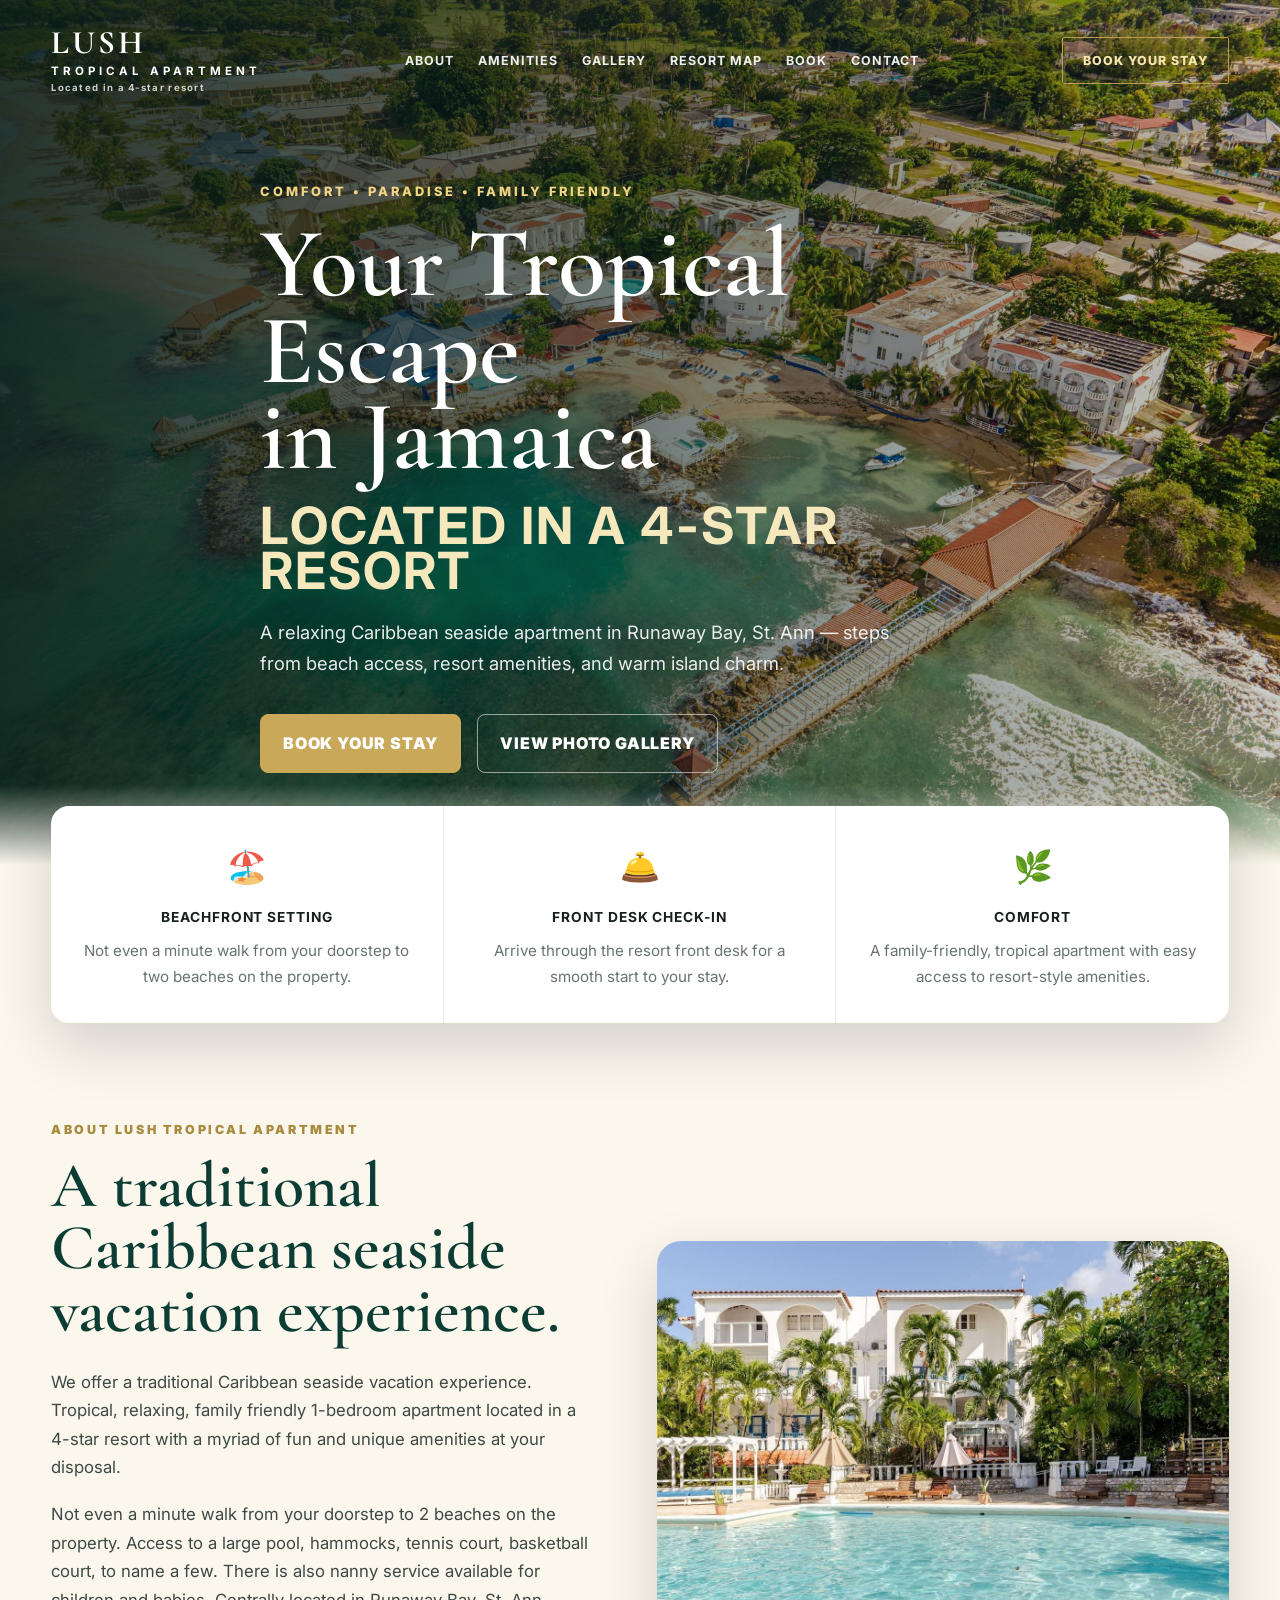
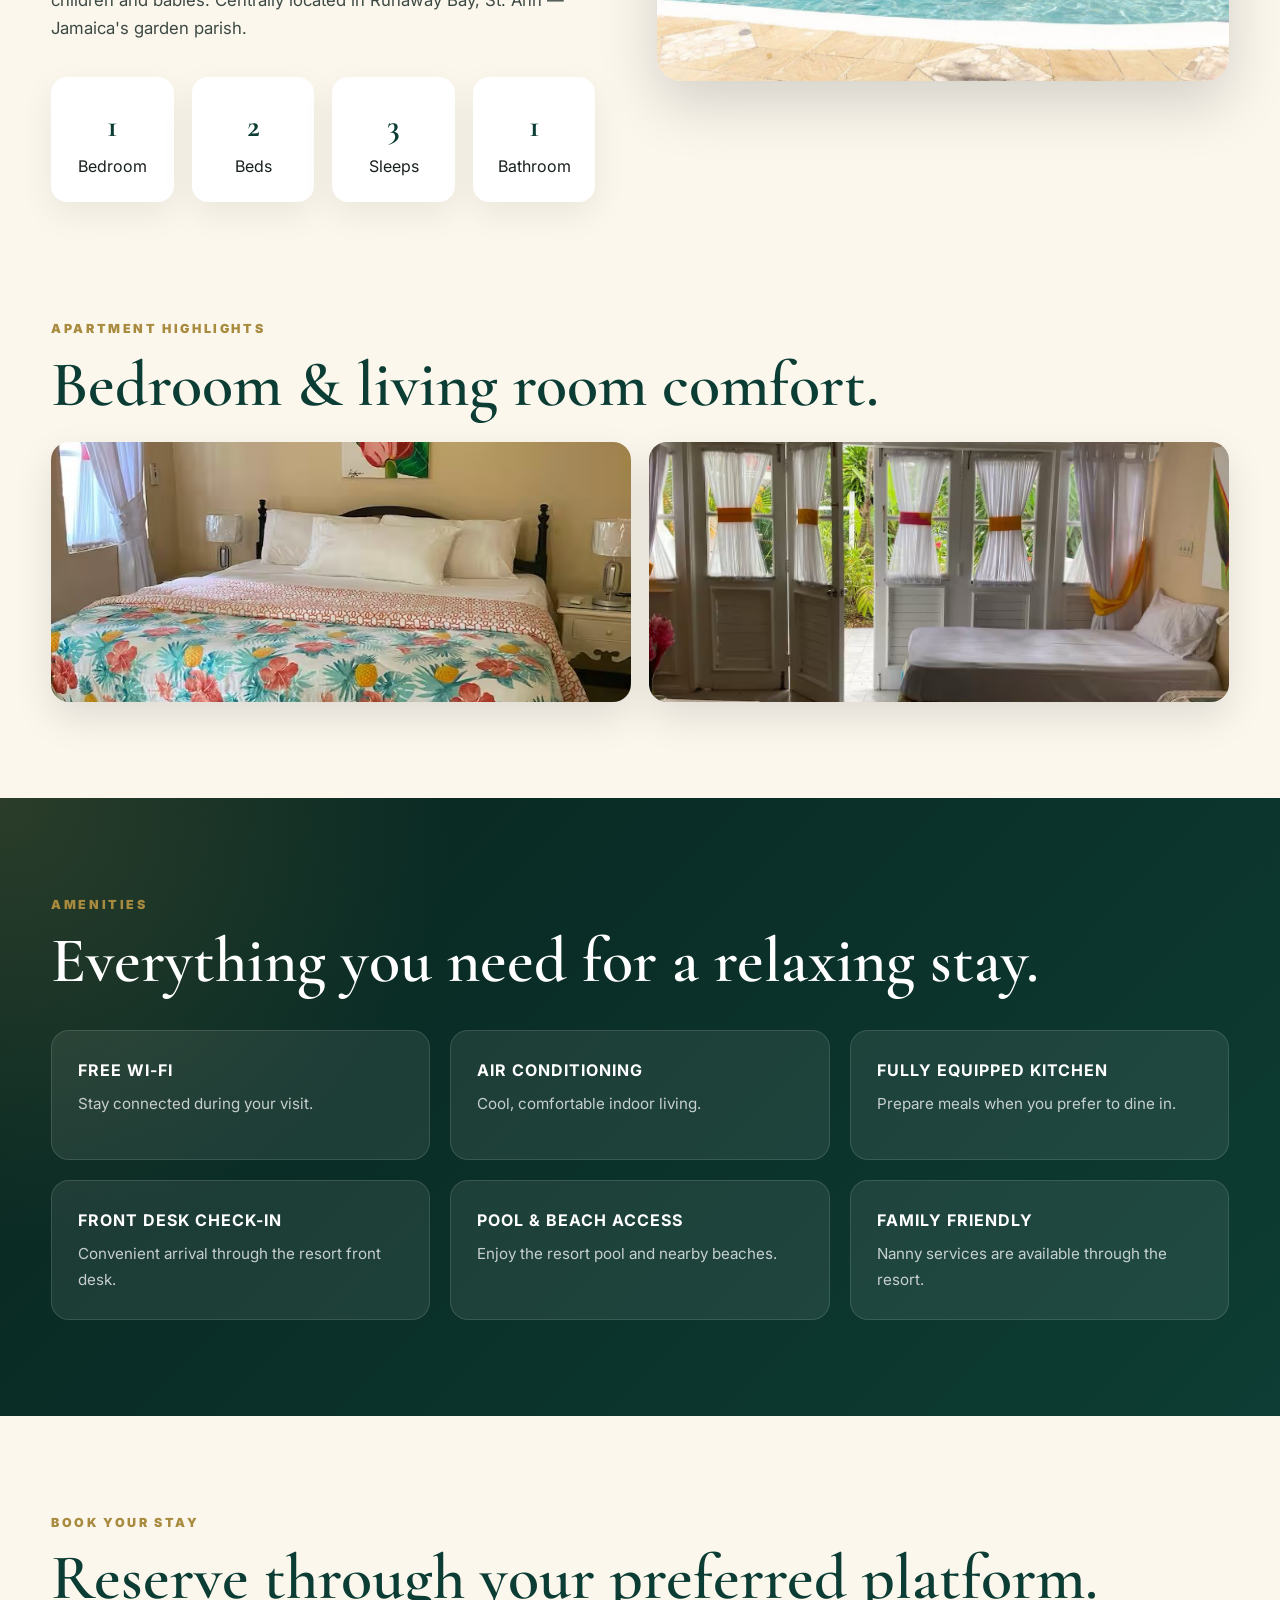
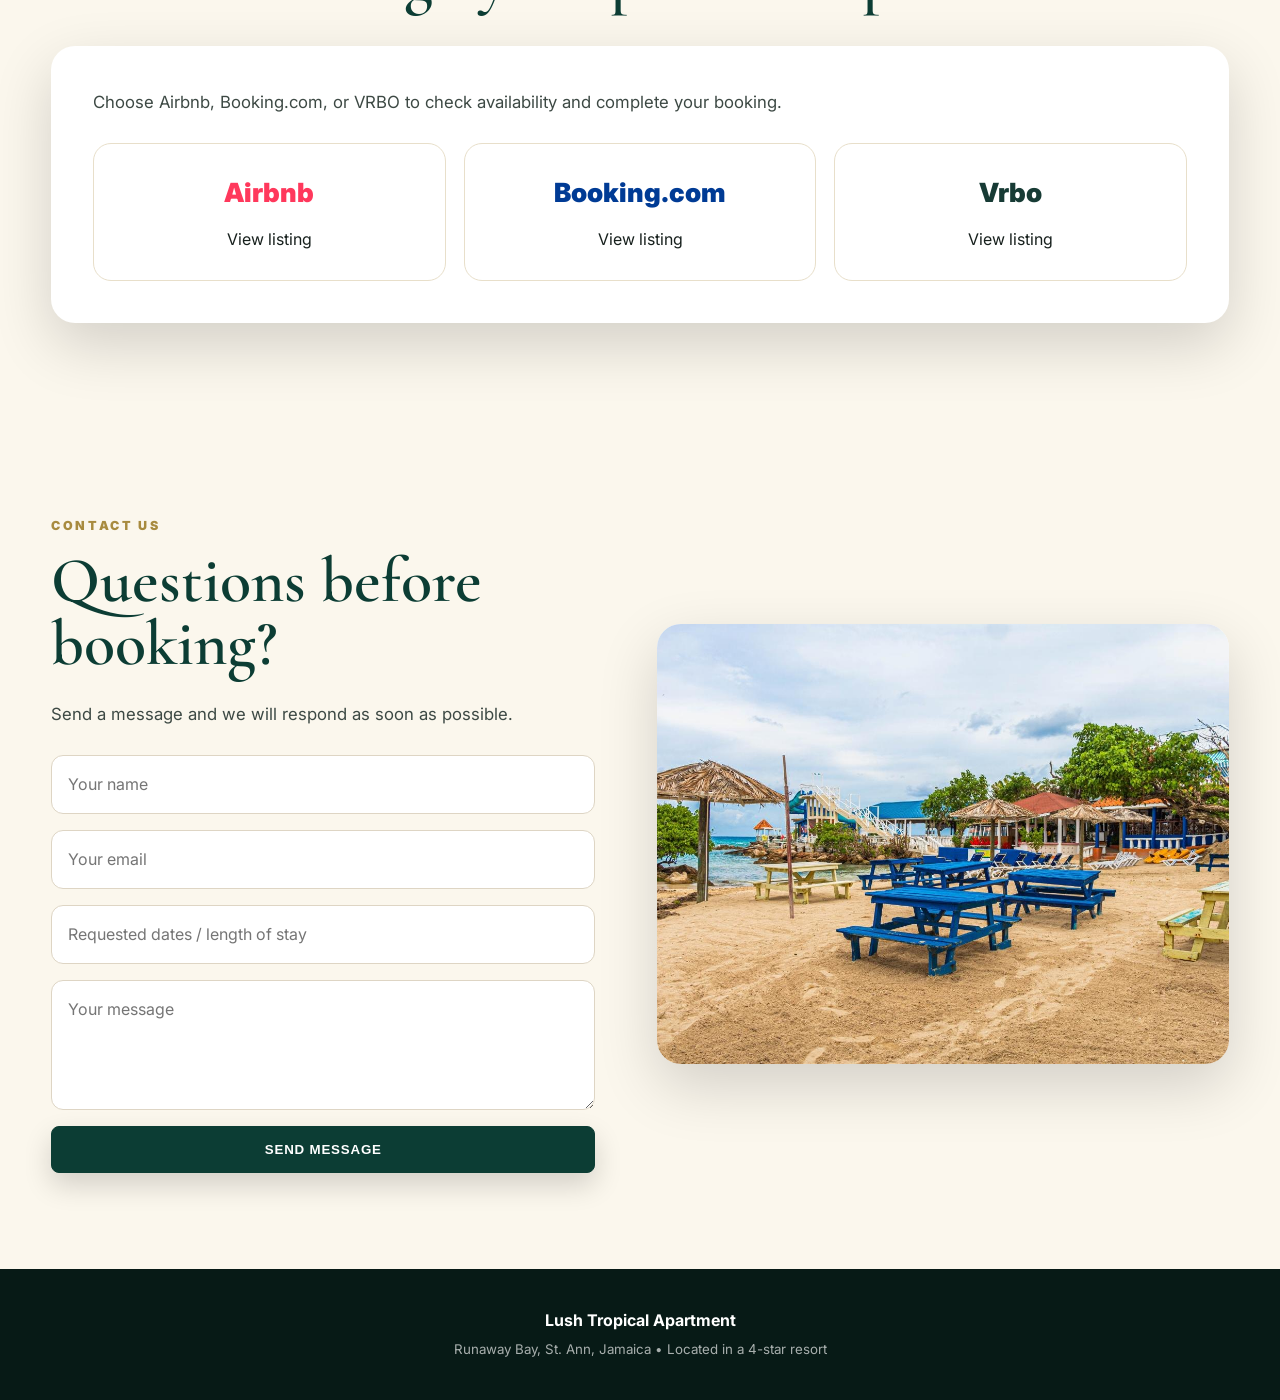
==== commit b337c6ce: "Update index.html" ====
--- a/index.html
+++ b/index.html
@@ -17,8 +17,8 @@
       <div class="links">
         <a href="#about">About</a>
         <a href="#amenities">Amenities</a>
-        <a href="gallery.html">Gallery</a
-        <a href="resort-map.html">Resort Map</a>
+        <a href="gallery.html">Gallery</a>
+        <a href="resort-map.html">RESORT MAP</a>
         <a href="#book">Book</a>
         <a href="#contact">Contact</a>
       </div>
